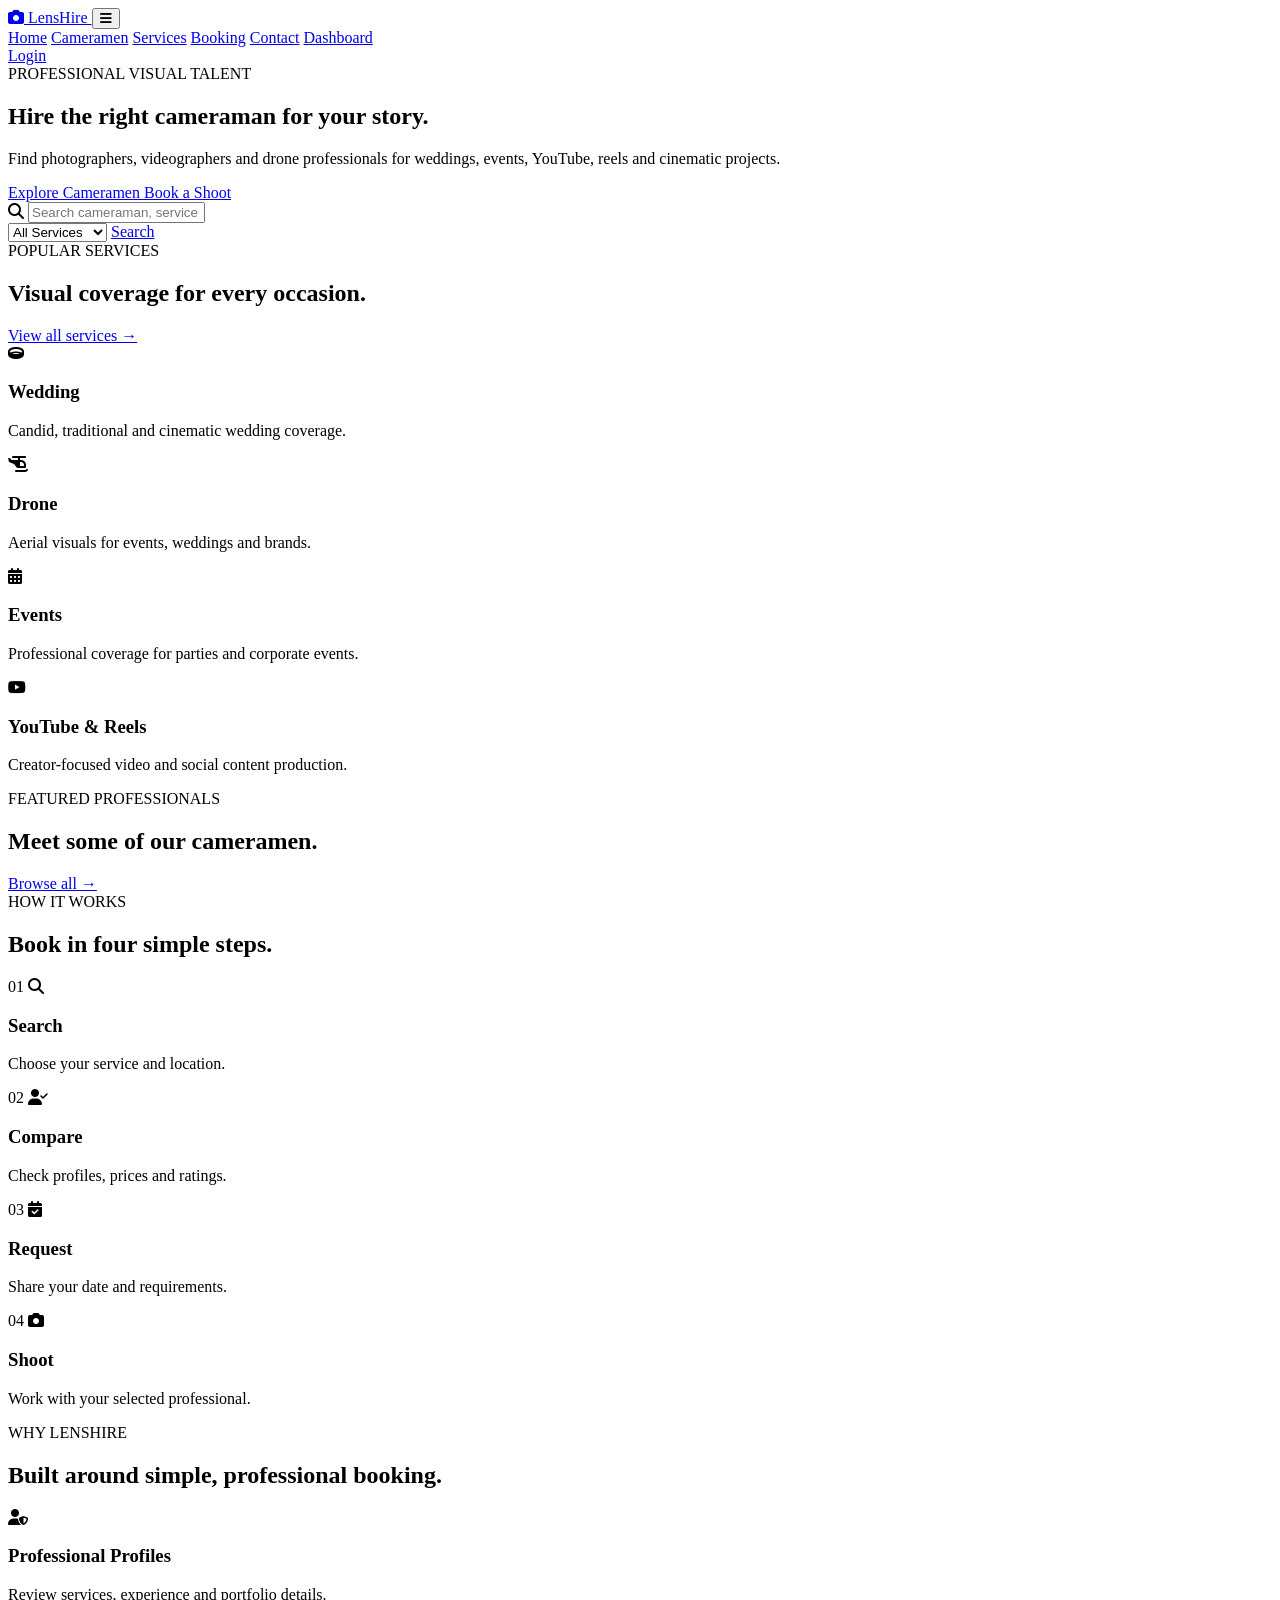
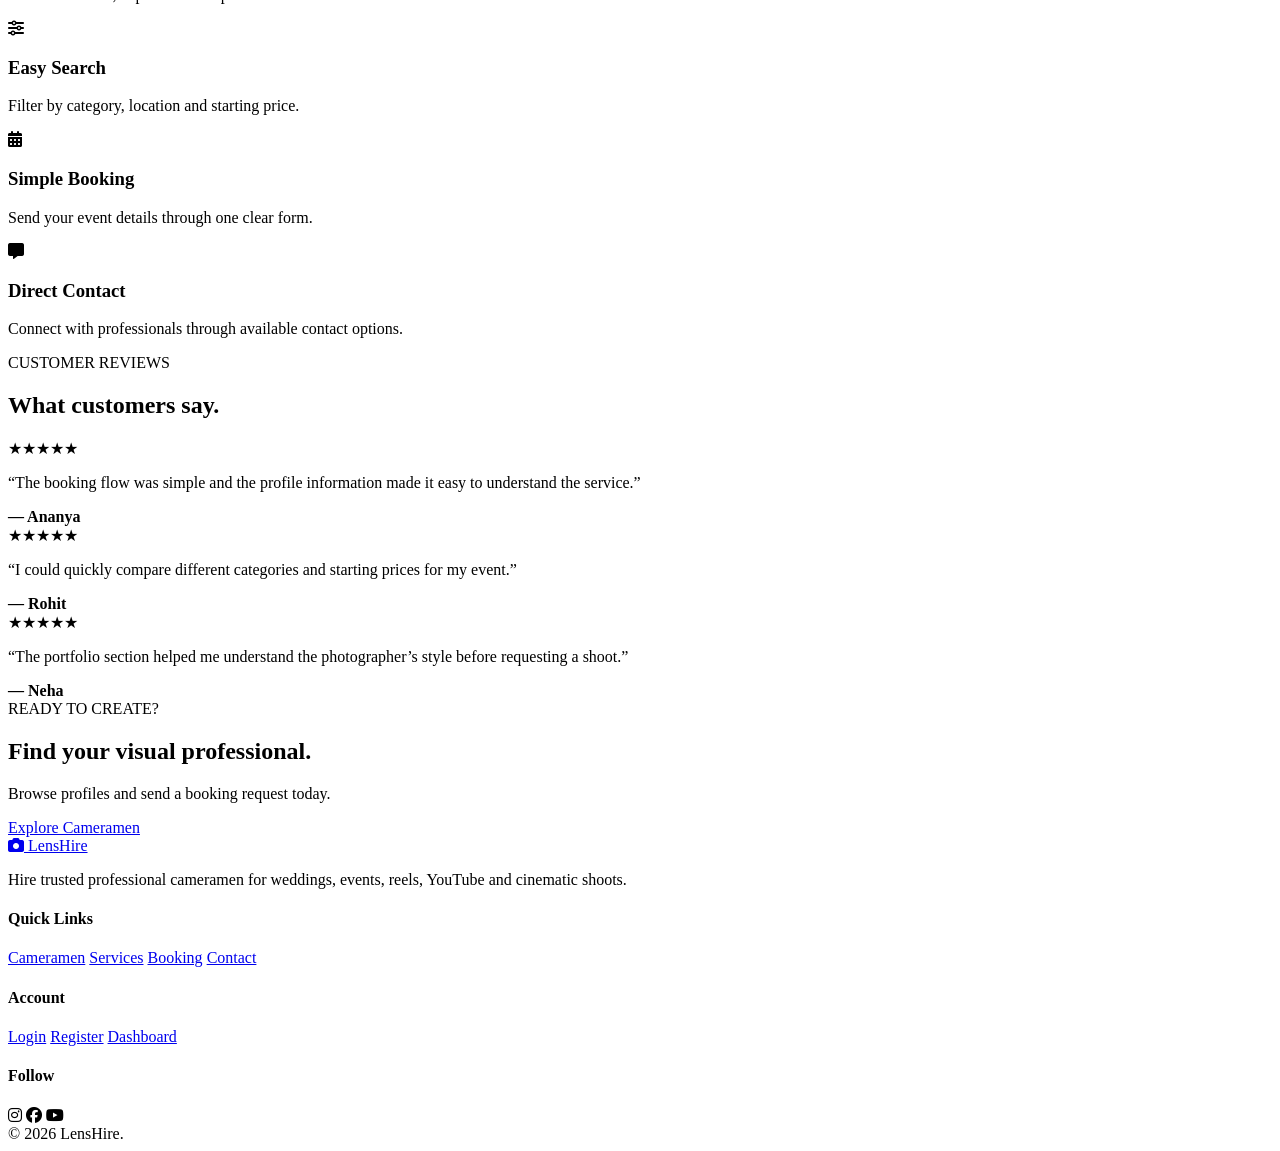
==== index.html @ d39ddb2c "Add files via upload" ====
<!DOCTYPE html>
<html lang="en">
<head>
  <meta charset="UTF-8">
  <meta name="viewport" content="width=device-width, initial-scale=1.0">
  <title>Home | LensHire</title>

 <link rel="stylesheet" href="css/style.css">
  <link rel="stylesheet"
        href="https://cdnjs.cloudflare.com/ajax/libs/font-awesome/6.5.1/css/all.min.css">
</head>

<body>

<header class="navbar">
  <a class="logo" href="index.html">
    <i class="fa-solid fa-camera"></i> LensHire
  </a>

  <button class="menu-toggle" onclick="toggleMenu()">
    <i class="fa-solid fa-bars"></i>
  </button>

  <nav id="mainNav">
    <a href="index.html">Home</a>
    <a href="cameramen.html">Cameramen</a>
    <a href="services.html">Services</a>
    <a href="booking.html">Booking</a>
    <a href="contact.html">Contact</a>
    <a href="dashboard.html">Dashboard</a>
  </nav>

  <a class="btn btn-small" href="login.html">Login</a>
</header>


<section class="hero">
  <div class="hero-overlay"></div>

  <div class="hero-content">
    <span class="eyebrow">PROFESSIONAL VISUAL TALENT</span>

    <h1>
      Hire the right <span>cameraman</span> for your story.
    </h1>

    <p>
      Find photographers, videographers and drone professionals for
      weddings, events, YouTube, reels and cinematic projects.
    </p>

    <div class="hero-actions">
      <a class="btn btn-light" href="cameramen.html">
        Explore Cameramen
      </a>

      <a class="btn btn-outline" href="booking.html">
        Book a Shoot
      </a>
    </div>
  </div>
</section>


<div class="search-wrap">
  <div class="search-box">

    <div class="search-field">
      <i class="fa-solid fa-magnifying-glass"></i>

      <input
        id="homeSearch"
        placeholder="Search cameraman, service or city"
        oninput="filterHomeCards()">
    </div>

    <select id="homeCategory" onchange="filterHomeCards()">
      <option value="">All Services</option>
      <option>Wedding</option>
      <option>Drone</option>
      <option>Event</option>
      <option>YouTube</option>
      <option>Pre Wedding</option>
    </select>

    <a class="btn" href="cameramen.html">Search</a>

  </div>
</div>


<section class="section">

  <div class="section-head">
    <div>
      <span class="eyebrow dark">POPULAR SERVICES</span>
      <h2>Visual coverage for every occasion.</h2>
    </div>

    <a class="text-link" href="services.html">
      View all services →
    </a>
  </div>

  <div class="service-grid">

    <div class="service-card">
      <i class="fa-solid fa-ring"></i>
      <h3>Wedding</h3>
      <p>Candid, traditional and cinematic wedding coverage.</p>
    </div>

    <div class="service-card">
      <i class="fa-solid fa-helicopter"></i>
      <h3>Drone</h3>
      <p>Aerial visuals for events, weddings and brands.</p>
    </div>

    <div class="service-card">
      <i class="fa-solid fa-calendar-days"></i>
      <h3>Events</h3>
      <p>Professional coverage for parties and corporate events.</p>
    </div>

    <div class="service-card">
      <i class="fa-brands fa-youtube"></i>
      <h3>YouTube & Reels</h3>
      <p>Creator-focused video and social content production.</p>
    </div>

  </div>
</section>


<section class="section soft">

  <div class="section-head">
    <div>
      <span class="eyebrow dark">FEATURED PROFESSIONALS</span>
      <h2>Meet some of our cameramen.</h2>
    </div>

    <a class="text-link" href="cameramen.html">
      Browse all →
    </a>
  </div>

  <div id="homeCards" class="cards-grid"></div>

</section>


<section class="section">

  <div class="section-head center">
    <div>
      <span class="eyebrow dark">HOW IT WORKS</span>
      <h2>Book in four simple steps.</h2>
    </div>
  </div>

  <div class="steps">

    <div>
      <span>01</span>
      <i class="fa-solid fa-magnifying-glass"></i>
      <h3>Search</h3>
      <p>Choose your service and location.</p>
    </div>

    <div>
      <span>02</span>
      <i class="fa-solid fa-user-check"></i>
      <h3>Compare</h3>
      <p>Check profiles, prices and ratings.</p>
    </div>

    <div>
      <span>03</span>
      <i class="fa-solid fa-calendar-check"></i>
      <h3>Request</h3>
      <p>Share your date and requirements.</p>
    </div>

    <div>
      <span>04</span>
      <i class="fa-solid fa-camera"></i>
      <h3>Shoot</h3>
      <p>Work with your selected professional.</p>
    </div>

  </div>
</section>


<section class="section dark-section">

  <div class="section-head">
    <div>
      <span class="eyebrow">WHY LENSHIRE</span>
      <h2>Built around simple, professional booking.</h2>
    </div>
  </div>

  <div class="feature-grid">

    <div>
      <i class="fa-solid fa-user-shield"></i>
      <h3>Professional Profiles</h3>
      <p>Review services, experience and portfolio details.</p>
    </div>

    <div>
      <i class="fa-solid fa-sliders"></i>
      <h3>Easy Search</h3>
      <p>Filter by category, location and starting price.</p>
    </div>

    <div>
      <i class="fa-solid fa-calendar-days"></i>
      <h3>Simple Booking</h3>
      <p>Send your event details through one clear form.</p>
    </div>

    <div>
      <i class="fa-solid fa-message"></i>
      <h3>Direct Contact</h3>
      <p>Connect with professionals through available contact options.</p>
    </div>

  </div>
</section>


<section class="section">

  <div class="section-head center">
    <div>
      <span class="eyebrow dark">CUSTOMER REVIEWS</span>
      <h2>What customers say.</h2>
    </div>
  </div>

  <div class="review-grid">

    <div class="review">
      <div class="stars">★★★★★</div>
      <p>
        “The booking flow was simple and the profile information made it
        easy to understand the service.”
      </p>
      <strong>— Ananya</strong>
    </div>

    <div class="review">
      <div class="stars">★★★★★</div>
      <p>
        “I could quickly compare different categories and starting prices
        for my event.”
      </p>
      <strong>— Rohit</strong>
    </div>

    <div class="review">
      <div class="stars">★★★★★</div>
      <p>
        “The portfolio section helped me understand the photographer’s
        style before requesting a shoot.”
      </p>
      <strong>— Neha</strong>
    </div>

  </div>
</section>


<section class="cta">

  <div>
    <span class="eyebrow">READY TO CREATE?</span>
    <h2>Find your visual professional.</h2>
    <p>Browse profiles and send a booking request today.</p>
  </div>

  <a class="btn btn-light" href="cameramen.html">
    Explore Cameramen
  </a>

</section>


<footer>

  <div class="footer-main">

    <div>
      <a class="logo" href="index.html">
        <i class="fa-solid fa-camera"></i> LensHire
      </a>

      <p>
        Hire trusted professional cameramen for weddings, events,
        reels, YouTube and cinematic shoots.
      </p>
    </div>

    <div>
      <h4>Quick Links</h4>
      <a href="cameramen.html">Cameramen</a>
      <a href="services.html">Services</a>
      <a href="booking.html">Booking</a>
      <a href="contact.html">Contact</a>
    </div>

    <div>
      <h4>Account</h4>
      <a href="login.html">Login</a>
      <a href="register.html">Register</a>
      <a href="dashboard.html">Dashboard</a>
    </div>

    <div>
      <h4>Follow</h4>

      <div class="social">
        <i class="fa-brands fa-instagram"></i>
        <i class="fa-brands fa-facebook"></i>
        <i class="fa-brands fa-youtube"></i>
      </div>
    </div>

  </div>

  <div class="copyright">
    © 2026 LensHire. 
  </div>

</footer>


<script src="js/data.js"></script>
<script src="js/script.js"></script>

</body>
</html>
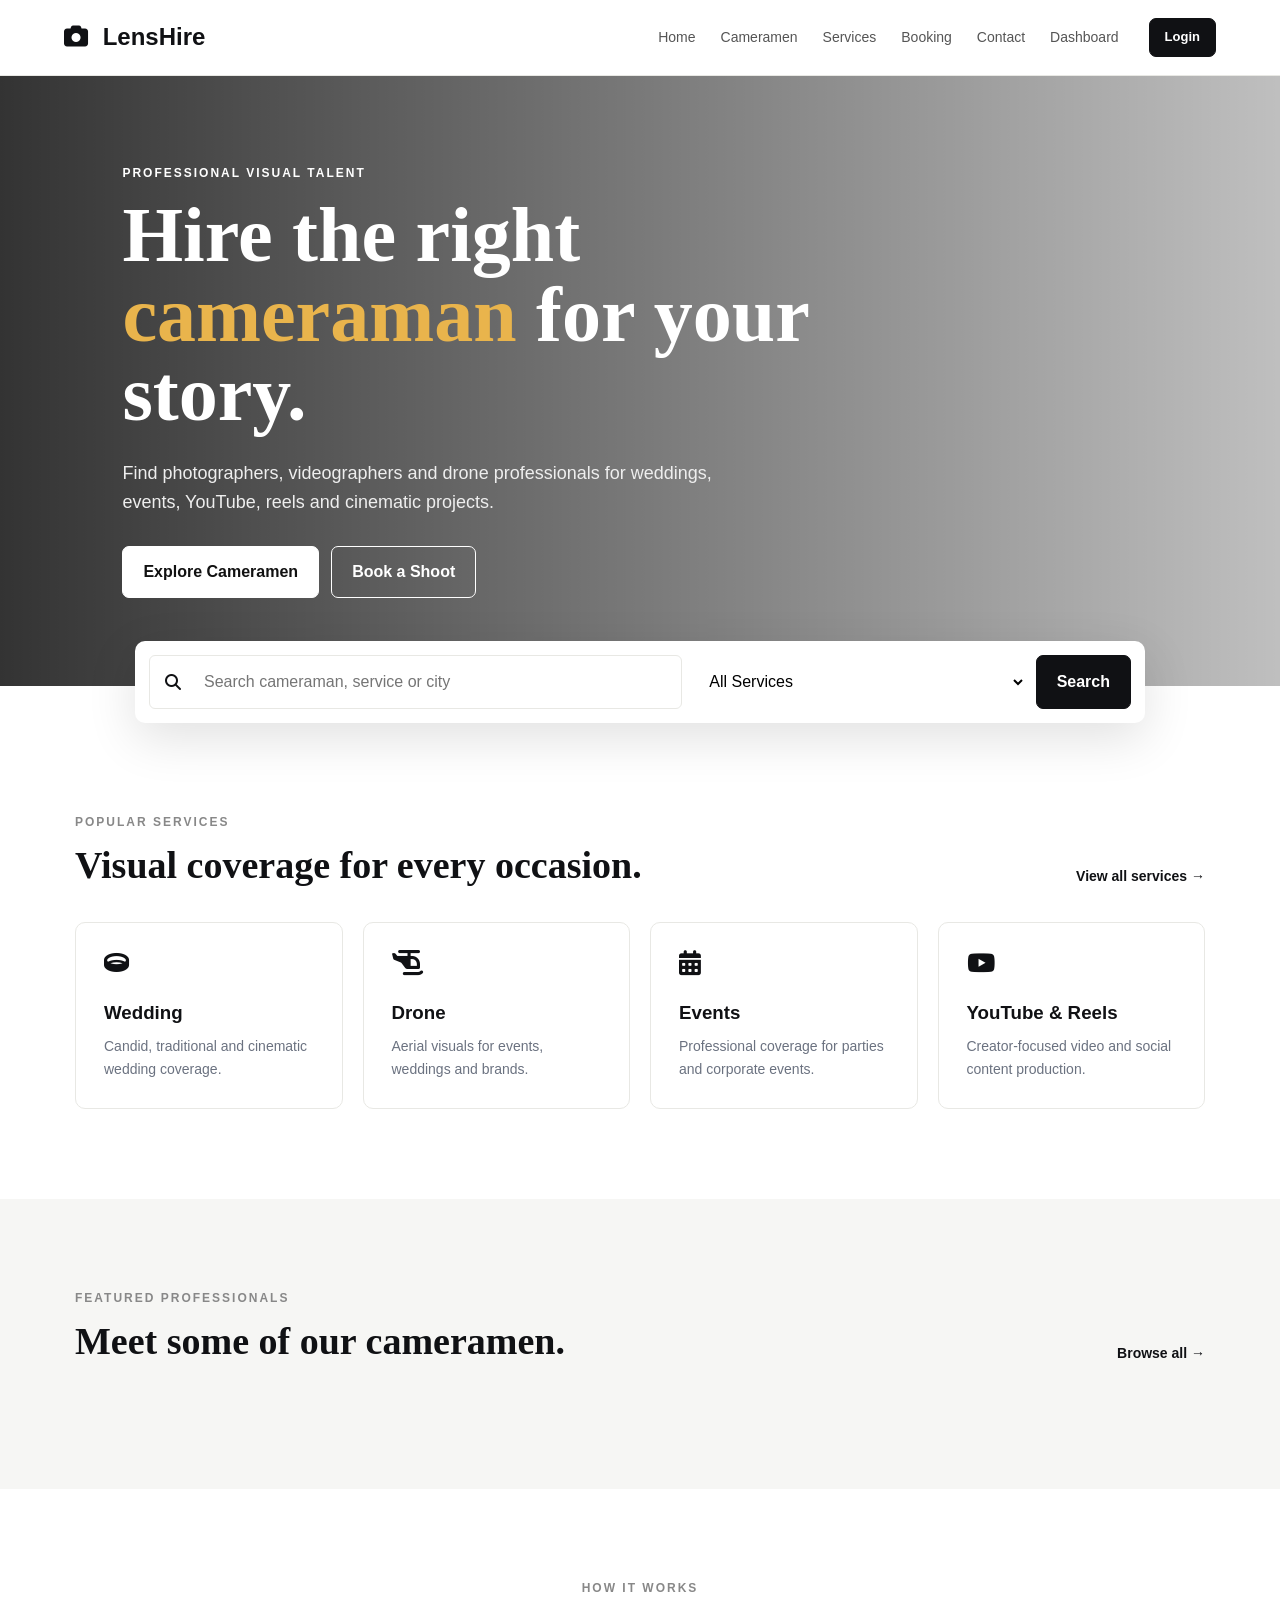
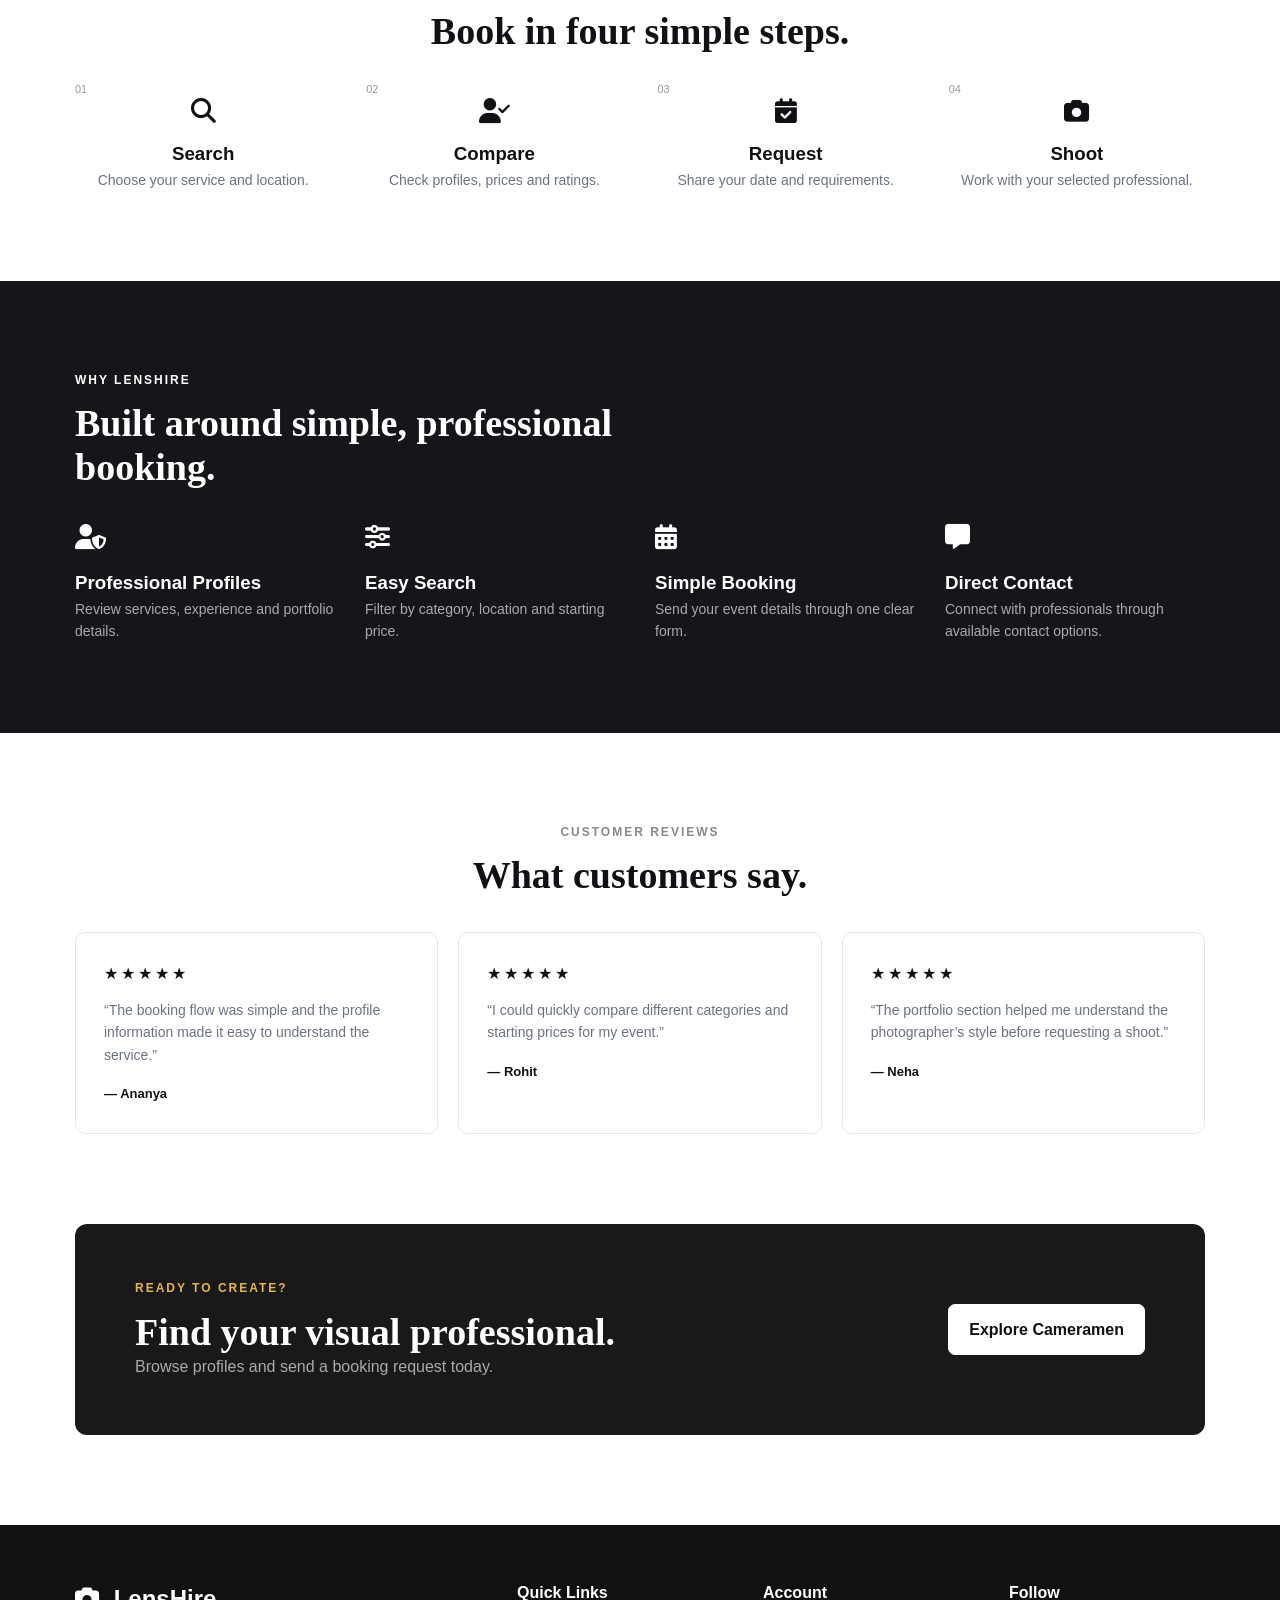
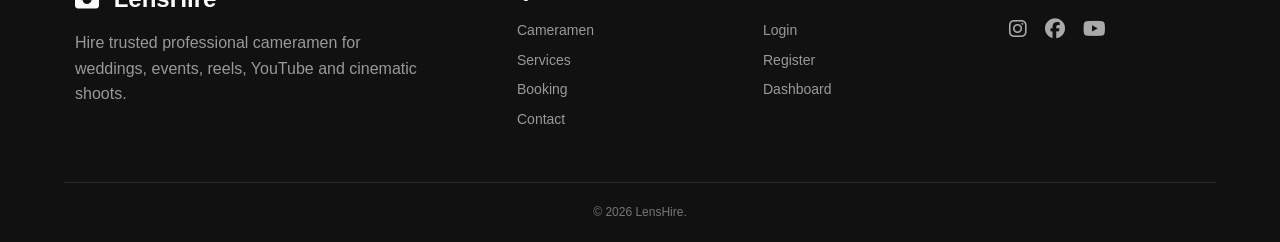
==== commit baec0228: "Update index.html" ====
--- a/index.html
+++ b/index.html
@@ -5,7 +5,7 @@
   <meta name="viewport" content="width=device-width, initial-scale=1.0">
   <title>Home | LensHire</title>
 
- <link rel="stylesheet" href="css/style.css">
+ <link rel="stylesheet" href="style.css">
   <link rel="stylesheet"
         href="https://cdnjs.cloudflare.com/ajax/libs/font-awesome/6.5.1/css/all.min.css">
 </head>
@@ -342,4 +342,4 @@
 <script src="js/script.js"></script>
 
 </body>
-</html>+</html>
--- a/style.css
+++ b/style.css
@@ -0,0 +1,878 @@
+@import url('https://fonts.googleapis.com/css2?family=DM+Sans:wght@400;500;600;700&family=Playfair+Display:wght@600;700&display=swap');
+:root {
+  --dark:#101114;
+  --muted:#6b7280;
+  --light:#f6f6f4;
+  --card:#fff;
+  --accent:#e9b44c;
+  --border:#e8e8e4;
+  --max:1180px
+}
+* {
+  box-sizing:border-box;
+  margin:0;
+  padding:0
+}
+body {
+  font-family:"DM Sans",sans-serif;
+  color:var(--dark);
+  background:#fff;
+  line-height:1.6
+}
+a {
+  text-decoration:none;
+  color:inherit
+}
+img {
+  max-width:100%;
+  display:block
+}
+
+/* 01. GLOBAL NAVIGATION & BUTTONS */
+.navbar {
+  height:76px;
+  display:flex;
+  align-items:center;
+  gap:30px;
+  padding:0 5%;
+  border-bottom:1px solid var(--border);
+  position:sticky;
+  top:0;
+  background:#fff;
+  z-index:50
+}
+.logo {
+  font-size:24px;
+  font-weight:700;
+  white-space:nowrap
+}
+.logo i {
+  margin-right:8px
+}
+
+/* 01. GLOBAL NAVIGATION & BUTTONS */
+.navbar nav {
+  display:flex;
+  gap:25px;
+  align-items:center;
+  margin-left:auto
+}
+
+/* 01. GLOBAL NAVIGATION & BUTTONS */
+.navbar nav a {
+  font-size:14px;
+  color:#555
+}
+
+/* 01. GLOBAL NAVIGATION & BUTTONS */
+.navbar nav a:hover,.navbar nav a.active {
+  color:#000
+}
+.btn {
+  display:inline-flex;
+  align-items:center;
+  justify-content:center;
+  background:var(--dark);
+  color:#fff;
+  border:1px solid var(--dark);
+  padding:12px 20px;
+  border-radius:7px;
+  font-weight:600;
+  cursor:pointer;
+  transition:.2s
+}
+.btn:hover {
+  transform:translateY(-1px);
+  opacity:.92
+}
+.btn-small {
+  padding:8px 15px;
+  font-size:13px
+}
+.btn-outline {
+  background:transparent;
+  color:var(--dark)
+}
+.btn-light {
+  background:#fff;
+  color:#111;
+  border-color:#fff
+}
+.menu-toggle {
+  display:none;
+  border:0;
+  background:none;
+  font-size:20px
+}
+
+/* 02. HOME PAGE: HERO */
+.hero {
+  min-height:610px;
+  display:flex;
+  align-items:center;
+  position:relative;
+  background:url("https://images.unsplash.com/photo-1516035069371-29a1b244cc32?q=80&w=1800&auto=format&fit=crop") center/cover
+}
+
+/* 02. HOME PAGE: HERO */
+.hero-overlay {
+  position:absolute;
+  inset:0;
+  background:linear-gradient(90deg,rgba(0,0,0,.8),rgba(0,0,0,.25))
+}
+
+/* 02. HOME PAGE: HERO */
+.hero-content {
+  position:relative;
+  color:#fff;
+  max-width:760px;
+  margin-left:8%;
+  padding:60px 20px
+}
+.eyebrow {
+  font-size:12px;
+  letter-spacing:2px;
+  font-weight:700;
+  display:block;
+  margin-bottom:12px
+}
+.eyebrow.dark {
+  color:#888
+}
+
+/* 02. HOME PAGE: HERO */
+.hero h1 {
+  font:700 clamp(45px,7vw,78px)/1.02 "Playfair Display",serif;
+  margin-bottom:25px
+}
+
+/* 02. HOME PAGE: HERO */
+.hero h1 span {
+  color:var(--accent)
+}
+
+/* 02. HOME PAGE: HERO */
+.hero p {
+  font-size:18px;
+  max-width:650px;
+  color:#eee
+}
+
+/* 02. HOME PAGE: HERO */
+.hero-actions {
+  display:flex;
+  gap:12px;
+  margin-top:30px
+}
+
+/* 02. HOME PAGE: HERO */
+.hero .btn-outline {
+  color:#fff;
+  border-color:#fff
+}
+
+/* 03. HOME PAGE: SEARCH */
+.search-wrap {
+  position:relative;
+  margin:-45px auto 0;
+  max-width:1050px;
+  padding:0 20px;
+  z-index:5
+}
+.search-box {
+  background:#fff;
+  box-shadow:0 15px 50px rgba(0,0,0,.12);
+  padding:14px;
+  border-radius:10px;
+  display:grid;
+  grid-template-columns:1.6fr 1fr auto;
+  gap:10px
+}
+.search-field {
+  display:flex;
+  align-items:center;
+  gap:10px;
+  border:1px solid var(--border);
+  padding:0 15px;
+  border-radius:6px
+}
+.search-field input,.search-box select {
+  border:0;
+  outline:0;
+  background:#fff;
+  width:100%;
+  padding:13px;
+  font:inherit
+}
+
+/* 04. HOME PAGE: CONTENT SECTIONS */
+.section {
+  max-width:var(--max);
+  margin:auto;
+  padding:90px 25px
+}
+
+/* 04. HOME PAGE: CONTENT SECTIONS */
+.section.soft {
+  max-width:none;
+  background:var(--light);
+  padding-left:max(25px,calc((100% - 1130px)/2));
+  padding-right:max(25px,calc((100% - 1130px)/2))
+}
+
+/* 04. HOME PAGE: CONTENT SECTIONS */
+.section-head {
+  display:flex;
+  justify-content:space-between;
+  align-items:end;
+  margin-bottom:35px
+}
+
+/* 04. HOME PAGE: CONTENT SECTIONS */
+.section-head.center {
+  justify-content:center;
+  text-align:center
+}
+
+/* 04. HOME PAGE: CONTENT SECTIONS */
+.section h2 {
+  font:700 38px/1.15 "Playfair Display",serif;
+  max-width:650px
+}
+.text-link {
+  font-weight:600;
+  font-size:14px
+}
+.service-grid,.cards-grid,.review-grid {
+  display:grid;
+  grid-template-columns:repeat(4,1fr);
+  gap:20px
+}
+.service-card {
+  padding:28px;
+  background:#fff;
+  border:1px solid var(--border);
+  border-radius:10px;
+  transition:.2s
+}
+.service-card:hover {
+  transform:translateY(-4px);
+  box-shadow:0 12px 35px #00000010
+}
+.service-card i {
+  font-size:25px;
+  margin-bottom:22px
+}
+.service-card h3 {
+  margin-bottom:7px
+}
+.service-card p,.review p {
+  color:var(--muted);
+  font-size:14px
+}
+.cards-grid {
+  grid-template-columns:repeat(3,1fr)
+}
+.camera-card {
+  background:#fff;
+  border-radius:10px;
+  overflow:hidden;
+  border:1px solid var(--border)
+}
+.camera-card>img {
+  height:260px;
+  width:100%;
+  object-fit:cover
+}
+.camera-body {
+  padding:18px
+}
+.card-top,.price-row {
+  display:flex;
+  justify-content:space-between;
+  align-items:center;
+  gap:10px
+}
+.tag {
+  display:inline-block;
+  background:#f0eadc;
+  padding:4px 9px;
+  border-radius:20px;
+  font-size:11px;
+  font-weight:700
+}
+.rating {
+  font-size:13px
+}
+.rating,.big-rating {
+  color:#b27b12
+}
+.camera-body h3 {
+  font-size:20px;
+  margin:10px 0 3px
+}
+.camera-body p {
+  font-size:13px
+}
+.muted {
+  color:var(--muted);
+  margin:12px 0;
+  min-height:44px
+}
+.price-row {
+  margin-top:15px
+}
+.price-row strong {
+  font-size:18px
+}
+.price-row span {
+  font-size:12px;
+  color:#888;
+  margin-left:-35px;
+  margin-right:auto
+}
+.steps {
+  display:grid;
+  grid-template-columns:repeat(4,1fr);
+  gap:35px;
+  text-align:center
+}
+.steps div {
+  position:relative
+}
+.steps span {
+  position:absolute;
+  left:0;
+  top:-8px;
+  font-size:11px;
+  color:#999
+}
+.steps i {
+  font-size:25px;
+  margin:10px 0 15px
+}
+.steps p {
+  color:var(--muted);
+  font-size:14px
+}
+.dark-section {
+  max-width:none;
+  background:#151619;
+  color:#fff;
+  padding-left:max(25px,calc((100% - 1130px)/2));
+  padding-right:max(25px,calc((100% - 1130px)/2))
+}
+.feature-grid {
+  display:grid;
+  grid-template-columns:repeat(4,1fr);
+  gap:30px
+}
+.feature-grid i {
+  font-size:25px;
+  margin-bottom:18px
+}
+.feature-grid p {
+  color:#aaa;
+  font-size:14px
+}
+.review-grid {
+  grid-template-columns:repeat(3,1fr)
+}
+.review {
+  padding:28px;
+  border:1px solid var(--border);
+  border-radius:10px
+}
+.stars {
+  letter-spacing:3px;
+  margin-bottom:12px
+}
+.review strong {
+  display:block;
+  margin-top:18px;
+  font-size:13px
+}
+.cta {
+  margin:0 auto 90px;
+  max-width:1130px;
+  background:#18191b;
+  color:#fff;
+  border-radius:12px;
+  padding:55px 60px;
+  display:flex;
+  justify-content:space-between;
+  align-items:center
+}
+.cta h2 {
+  font:700 38px "Playfair Display",serif
+}
+.cta p {
+  color:#aaa
+}
+.cta .eyebrow {
+  color:var(--accent)
+}
+
+/* 05. SHARED FOOTER */
+footer {
+  background:#111;
+  color:#fff;
+  padding:55px 5% 0
+}
+.footer-main {
+  max-width:1130px;
+  margin:auto;
+  display:grid;
+  grid-template-columns:2fr 1fr 1fr 1fr;
+  gap:50px;
+  padding-bottom:45px
+}
+.footer-main p {
+  color:#999;
+  max-width:360px;
+  margin-top:12px
+}
+.footer-main h4 {
+  margin-bottom:14px
+}
+.footer-main>div>a:not(.logo) {
+  display:block;
+  color:#999;
+  font-size:14px;
+  margin:7px 0
+}
+.social {
+  display:flex;
+  gap:18px;
+  font-size:20px;
+  color:#aaa
+}
+.copyright {
+  border-top:1px solid #292929;
+  padding:20px 0;
+  text-align:center;
+  color:#777;
+  font-size:12px
+}
+
+/* 06. INNER PAGE HEADINGS & FILTERS */
+.page-head {
+  background:var(--light);
+  padding:70px 25px;
+  text-align:center
+}
+
+/* 06. INNER PAGE HEADINGS & FILTERS */
+.page-head h1 {
+  font:700 48px "Playfair Display",serif
+}
+
+/* 06. INNER PAGE HEADINGS & FILTERS */
+.page-head p {
+  color:var(--muted);
+  max-width:650px;
+  margin:10px auto
+}
+.filters {
+  max-width:1130px;
+  margin:35px auto 0;
+  padding:0 25px;
+  display:grid;
+  grid-template-columns:2fr 1fr 1fr auto;
+  gap:10px
+}
+.input,.filters select,.form-control {
+  border:1px solid var(--border);
+  padding:13px 14px;
+  border-radius:7px;
+  outline:none;
+  font:inherit;
+  width:100%;
+  background:#fff
+}
+.empty {
+  text-align:center;
+  padding:45px;
+  background:#fff;
+  border:1px dashed #ccc;
+  border-radius:8px;
+  grid-column:1/-1
+}
+
+/* 07. CAMERAMAN PROFILE */
+.profile-wrap {
+  max-width:1130px;
+  margin:auto;
+  padding:70px 25px
+}
+.profile-hero {
+  display:grid;
+  grid-template-columns:350px 1fr;
+  gap:50px;
+  align-items:center
+}
+.profile-hero>img {
+  width:350px;
+  height:430px;
+  object-fit:cover;
+  border-radius:12px
+}
+.profile-hero h1 {
+  font:700 52px "Playfair Display",serif
+}
+.big-rating {
+  margin:20px 0;
+  font-size:24px
+}
+.big-rating small {
+  color:#777;
+  font-size:12px
+}
+.profile-content {
+  display:grid;
+  grid-template-columns:1fr 330px;
+  gap:45px;
+  margin-top:70px
+}
+.profile-content h2 {
+  font:700 30px "Playfair Display",serif;
+  margin:35px 0 18px
+}
+.chips {
+  display:flex;
+  flex-wrap:wrap;
+  gap:8px
+}
+.chips span {
+  border:1px solid var(--border);
+  padding:8px 14px;
+  border-radius:20px;
+  font-size:13px
+}
+.portfolio {
+  display:grid;
+  grid-template-columns:repeat(3,1fr);
+  gap:12px
+}
+.portfolio img {
+  height:180px;
+  width:100%;
+  object-fit:cover;
+  border-radius:7px
+}
+.side-card {
+  border:1px solid var(--border);
+  padding:25px;
+  border-radius:10px;
+  height:max-content;
+  position:sticky;
+  top:100px
+}
+.side-card h2 {
+  margin:5px 0 20px
+}
+.side-card small {
+  font:400 12px "DM Sans"
+}
+.full {
+  width:100%;
+  margin-top:10px
+}
+
+/* 08. BOOKING FORM */
+.booking-layout {
+  max-width:900px;
+  margin:auto;
+  padding:70px 25px
+}
+.form-card {
+  border:1px solid var(--border);
+  border-radius:12px;
+  padding:35px
+}
+.form-grid {
+  display:grid;
+  grid-template-columns:1fr 1fr;
+  gap:18px
+}
+.form-group {
+  margin-bottom:18px
+}
+.form-group label {
+  display:block;
+  font-weight:600;
+  font-size:13px;
+  margin-bottom:7px
+}
+.form-group.full-width {
+  grid-column:1/-1
+}
+.success {
+  padding:15px;
+  background:#eaf8ee;
+  color:#23623a;
+  border-radius:7px;
+  margin-top:15px
+}
+
+/* 10. DASHBOARD */
+.dashboard {
+  max-width:1130px;
+  margin:auto;
+  padding:70px 25px
+}
+.stat-grid {
+  display:grid;
+  grid-template-columns:repeat(3,1fr);
+  gap:18px;
+  margin-bottom:30px
+}
+.stat-grid>div {
+  border:1px solid var(--border);
+  padding:25px;
+  border-radius:10px
+}
+.stat-grid strong {
+  display:block;
+  font-size:32px
+}
+.stat-grid span {
+  color:var(--muted);
+  font-size:13px
+}
+.table-wrap {
+  overflow:auto;
+  border:1px solid var(--border);
+  border-radius:10px
+}
+table {
+  width:100%;
+  border-collapse:collapse;
+  min-width:650px
+}
+th,td {
+  text-align:left;
+  padding:15px;
+  border-bottom:1px solid var(--border);
+  font-size:13px
+}
+.status {
+  background:#fff2d5;
+  padding:4px 9px;
+  border-radius:20px;
+  font-size:11px
+}
+
+/* 09. LOGIN & REGISTER */
+.auth {
+  min-height:calc(100vh - 76px);
+  display:grid;
+  place-items:center;
+  padding:50px 20px;
+  background:var(--light)
+}
+
+/* 09. LOGIN & REGISTER */
+.auth-card {
+  background:#fff;
+  width:min(450px,100%);
+  padding:35px;
+  border-radius:12px;
+  border:1px solid var(--border)
+}
+
+/* 09. LOGIN & REGISTER */
+.auth-card h1 {
+  font:700 35px "Playfair Display",serif;
+  margin-bottom:8px
+}
+
+/* 09. LOGIN & REGISTER */
+.auth-card>p {
+  color:var(--muted);
+  margin-bottom:25px
+}
+
+/* 09. LOGIN & REGISTER */
+.auth-card .btn {
+  width:100%;
+  margin-top:10px
+}
+
+/* 11. CONTACT PAGE */
+.contact-grid {
+  max-width:1000px;
+  margin:auto;
+  padding:70px 25px;
+  display:grid;
+  grid-template-columns:1fr 1fr;
+  gap:40px
+}
+.contact-info {
+  background:#151619;
+  color:#fff;
+  padding:35px;
+  border-radius:12px
+}
+.contact-info p {
+  color:#aaa;
+  margin:12px 0 25px
+}
+.contact-info div {
+  margin:18px 0
+}
+.contact-form {
+  padding:10px
+}
+
+/* 12. SERVICES PAGE */
+.service-list {
+  max-width:1000px;
+  margin:auto;
+  padding:70px 25px;
+  display:grid;
+  grid-template-columns:repeat(2,1fr);
+  gap:20px
+}
+.service-detail {
+  border:1px solid var(--border);
+  padding:28px;
+  border-radius:10px
+}
+.service-detail i {
+  font-size:24px;
+  margin-bottom:15px
+}
+.service-detail p {
+  color:var(--muted);
+  font-size:14px
+}
+
+/* 13. TABLET RESPONSIVE LAYOUT */
+@media(max-width:850px) {
+
+/* 01. GLOBAL NAVIGATION & BUTTONS */
+  .navbar nav {
+    display:none;
+    position:absolute;
+    top:76px;
+    left:0;
+    right:0;
+    background:#fff;
+    padding:20px;
+    flex-direction:column;
+    box-shadow:0 10px 20px #0001
+  }
+
+/* 01. GLOBAL NAVIGATION & BUTTONS */
+  .navbar nav.show {
+    display:flex
+  }
+  .menu-toggle {
+    display:block;
+    margin-left:auto
+  }
+
+/* 01. GLOBAL NAVIGATION & BUTTONS */
+  .navbar>.btn {
+    display:none
+  }
+  .service-grid,.feature-grid,.steps {
+    grid-template-columns:repeat(2,1fr)
+  }
+  .cards-grid {
+    grid-template-columns:1fr 1fr
+  }
+  .search-box {
+    grid-template-columns:1fr
+  }
+  .cta {
+    margin:0 20px 60px;
+    padding:35px;
+    display:block
+  }
+  .cta .btn {
+    margin-top:20px
+  }
+  .footer-main {
+    grid-template-columns:1fr 1fr
+  }
+  .profile-hero {
+    grid-template-columns:1fr
+  }
+  .profile-hero>img {
+    width:100%;
+    height:380px
+  }
+  .profile-content {
+    grid-template-columns:1fr
+  }
+  .side-card {
+    position:static
+  }
+  .filters {
+    grid-template-columns:1fr 1fr
+  }
+
+/* 11. CONTACT PAGE */
+  .contact-grid {
+    grid-template-columns:1fr
+  }
+}
+
+/* 14. MOBILE RESPONSIVE LAYOUT */
+@media(max-width:560px) {
+
+/* 04. HOME PAGE: CONTENT SECTIONS */
+  .section {
+    padding:60px 20px
+  }
+
+/* 04. HOME PAGE: CONTENT SECTIONS */
+  .section h2 {
+    font-size:30px
+  }
+
+/* 04. HOME PAGE: CONTENT SECTIONS */
+  .section-head {
+    display:block
+  }
+
+/* 04. HOME PAGE: CONTENT SECTIONS */
+  .section-head .text-link {
+    display:block;
+    margin-top:10px
+  }
+  .service-grid,.feature-grid,.steps,.cards-grid,.review-grid,.footer-main,.form-grid,.service-list,.filters {
+    grid-template-columns:1fr
+  }
+
+/* 02. HOME PAGE: HERO */
+  .hero {
+    min-height:600px
+  }
+
+/* 02. HOME PAGE: HERO */
+  .hero-content {
+    margin-left:0
+  }
+
+/* 02. HOME PAGE: HERO */
+  .hero h1 {
+    font-size:45px
+  }
+
+/* 03. HOME PAGE: SEARCH */
+  .search-wrap {
+    margin-top:-25px
+  }
+  .profile-hero h1 {
+    font-size:40px
+  }
+  .portfolio {
+    grid-template-columns:1fr
+  }
+  .portfolio img {
+    height:220px
+  }
+}
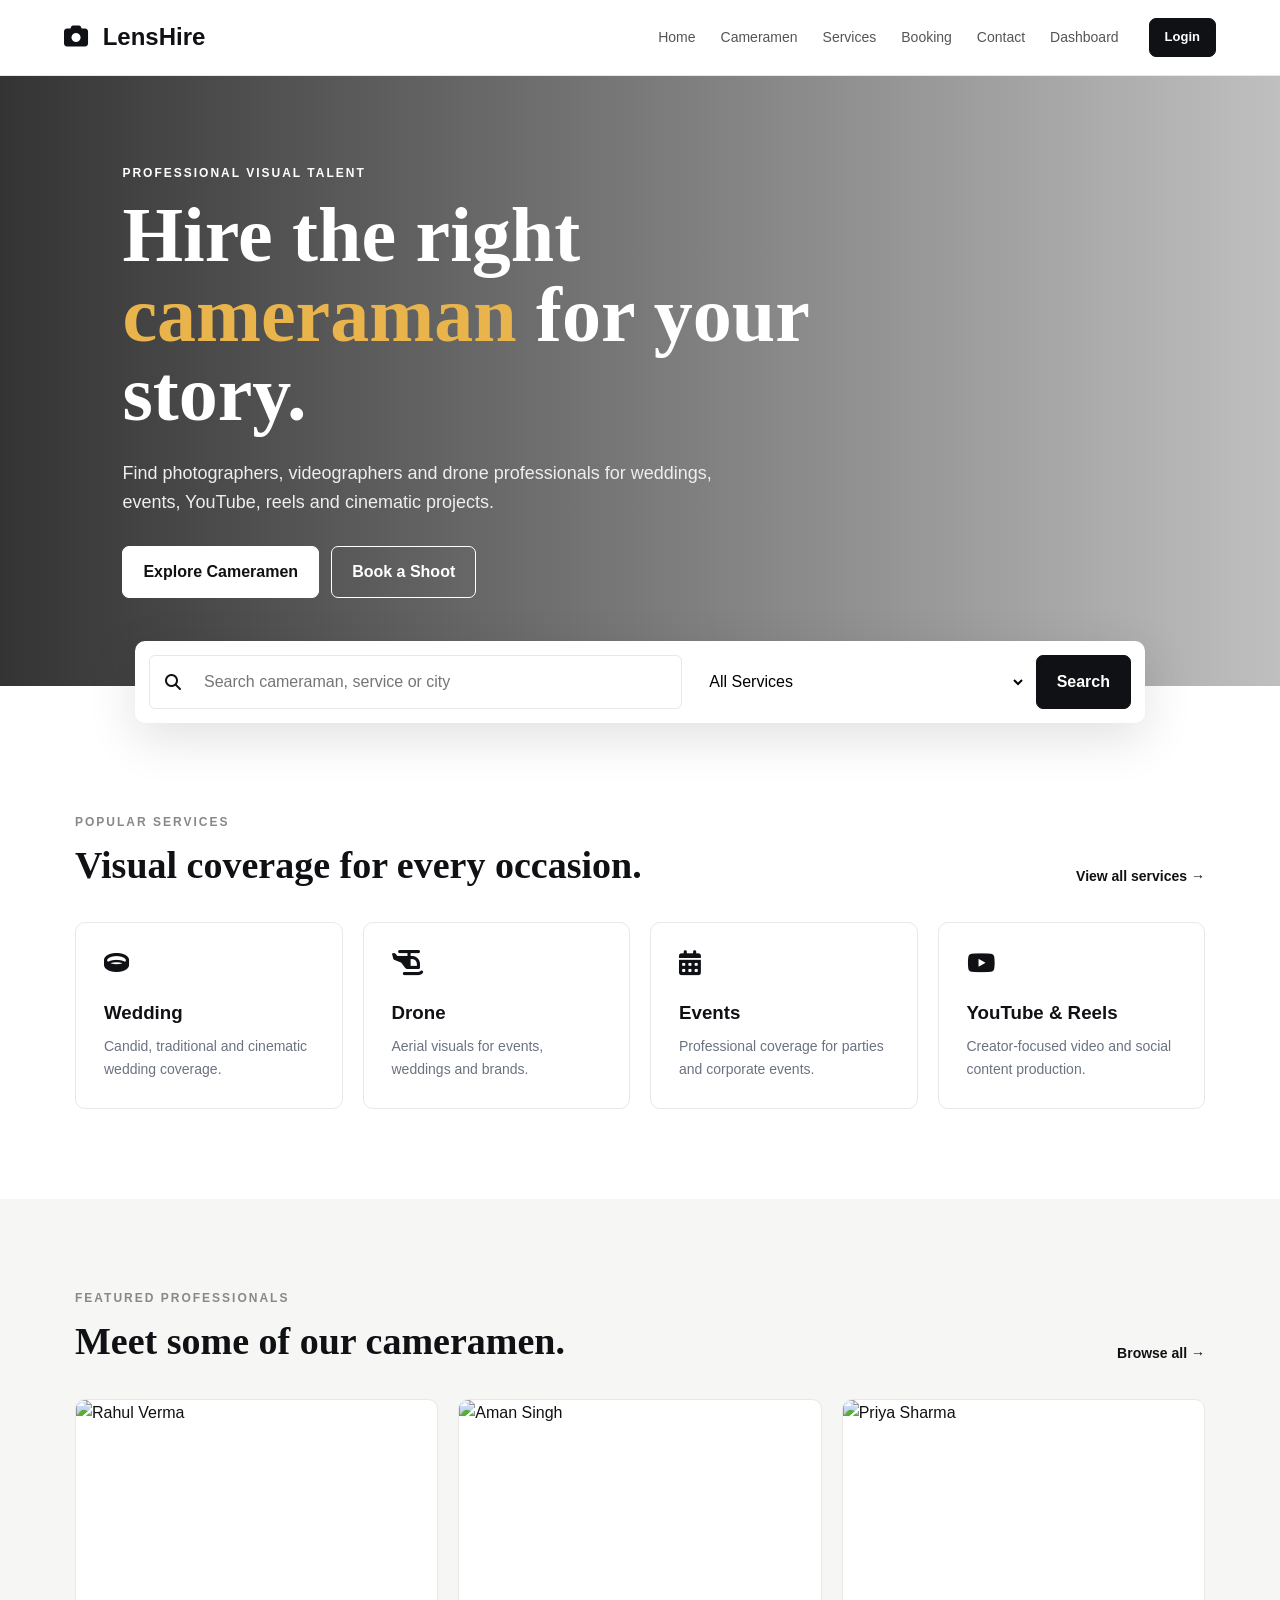
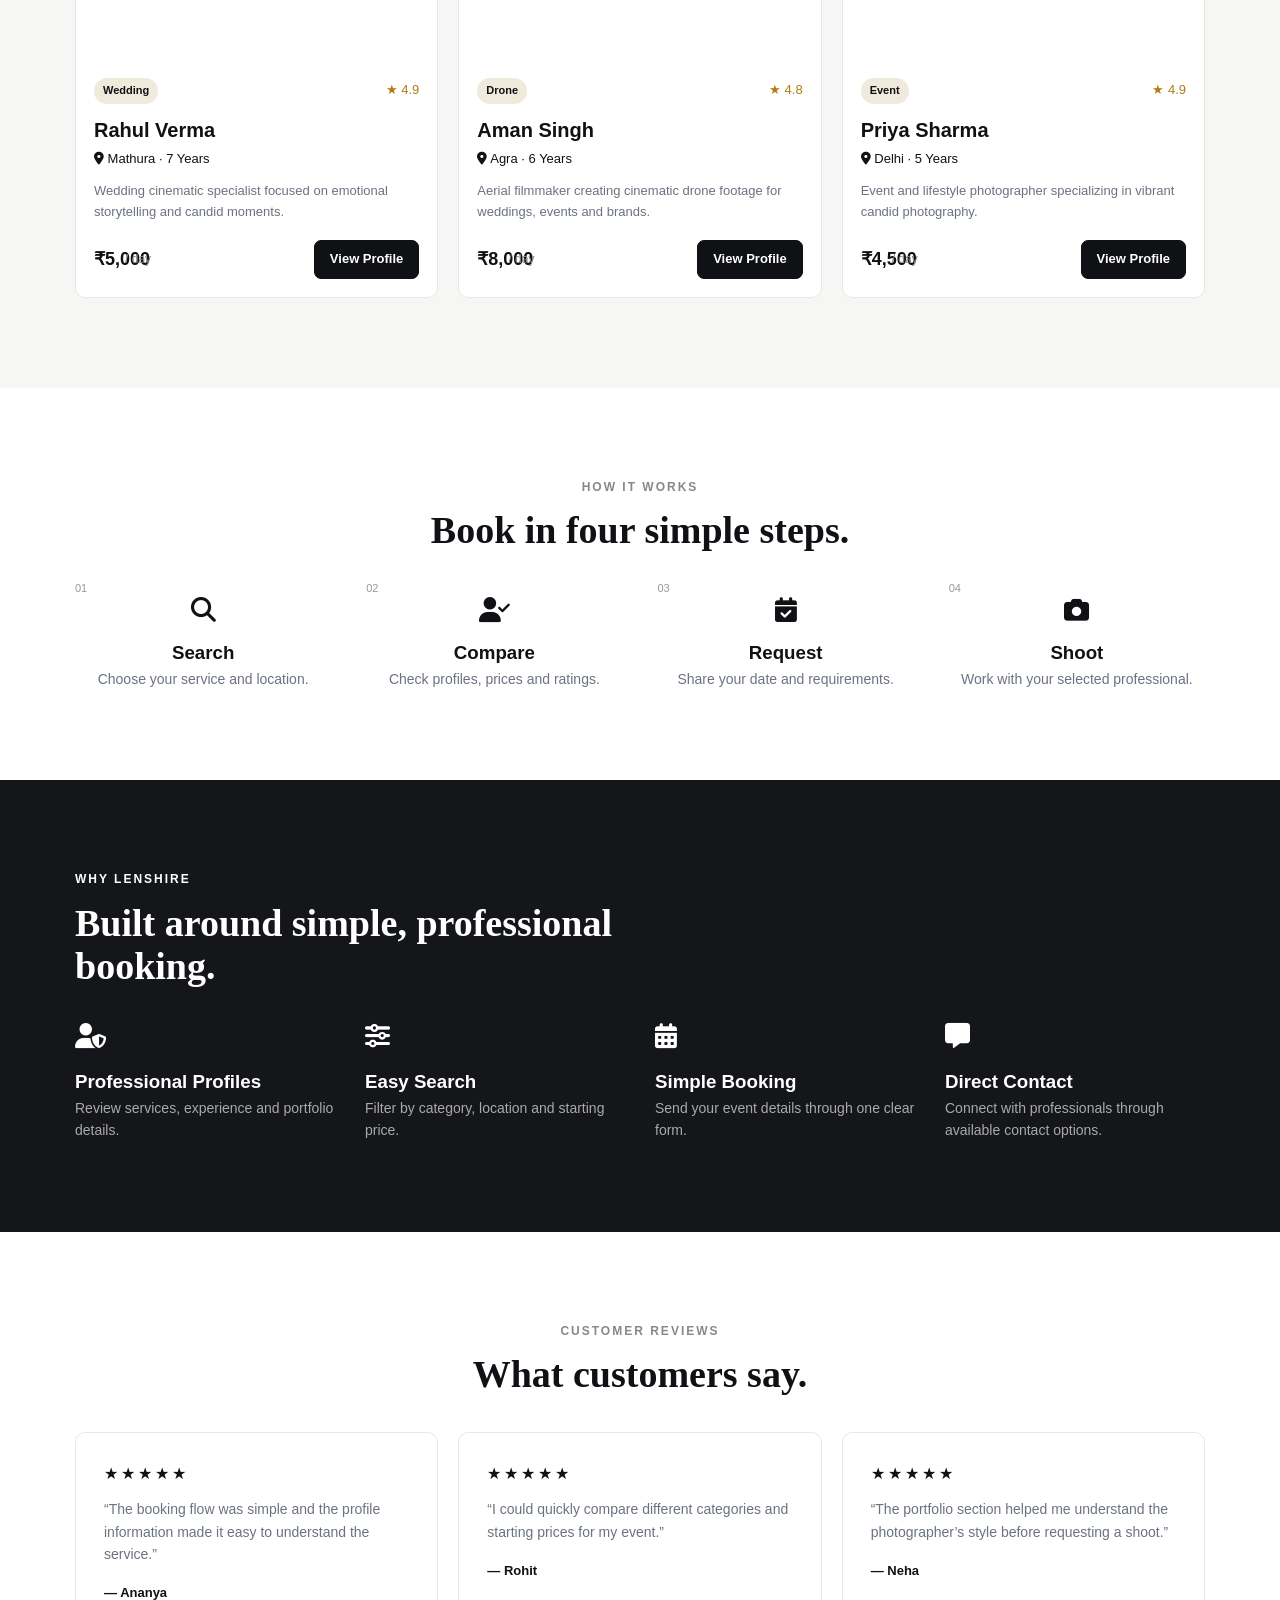
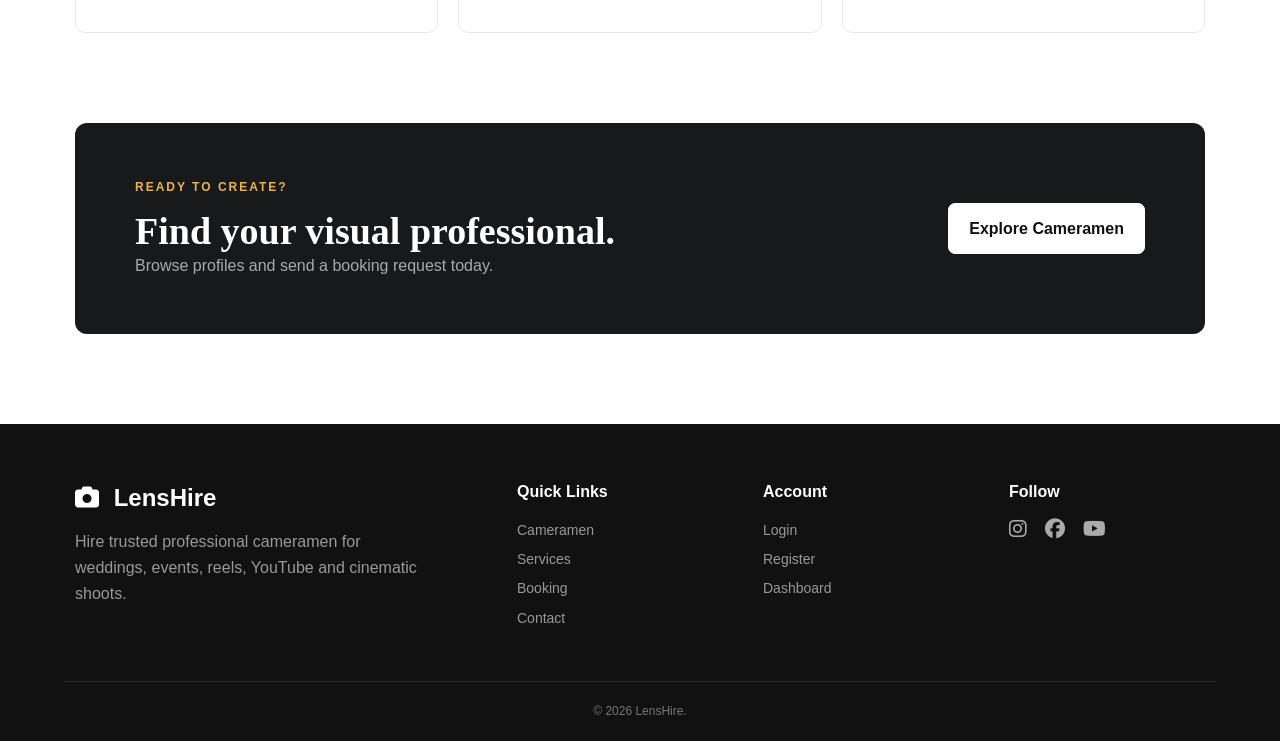
==== commit 4b2ebcee: "Update index.html" ====
--- a/index.html
+++ b/index.html
@@ -338,8 +338,8 @@
 </footer>
 
 
-<script src="js/data.js"></script>
-<script src="js/script.js"></script>
+<script src="data.js"></script>
+<script src="script.js"></script>
 
 </body>
 </html>
